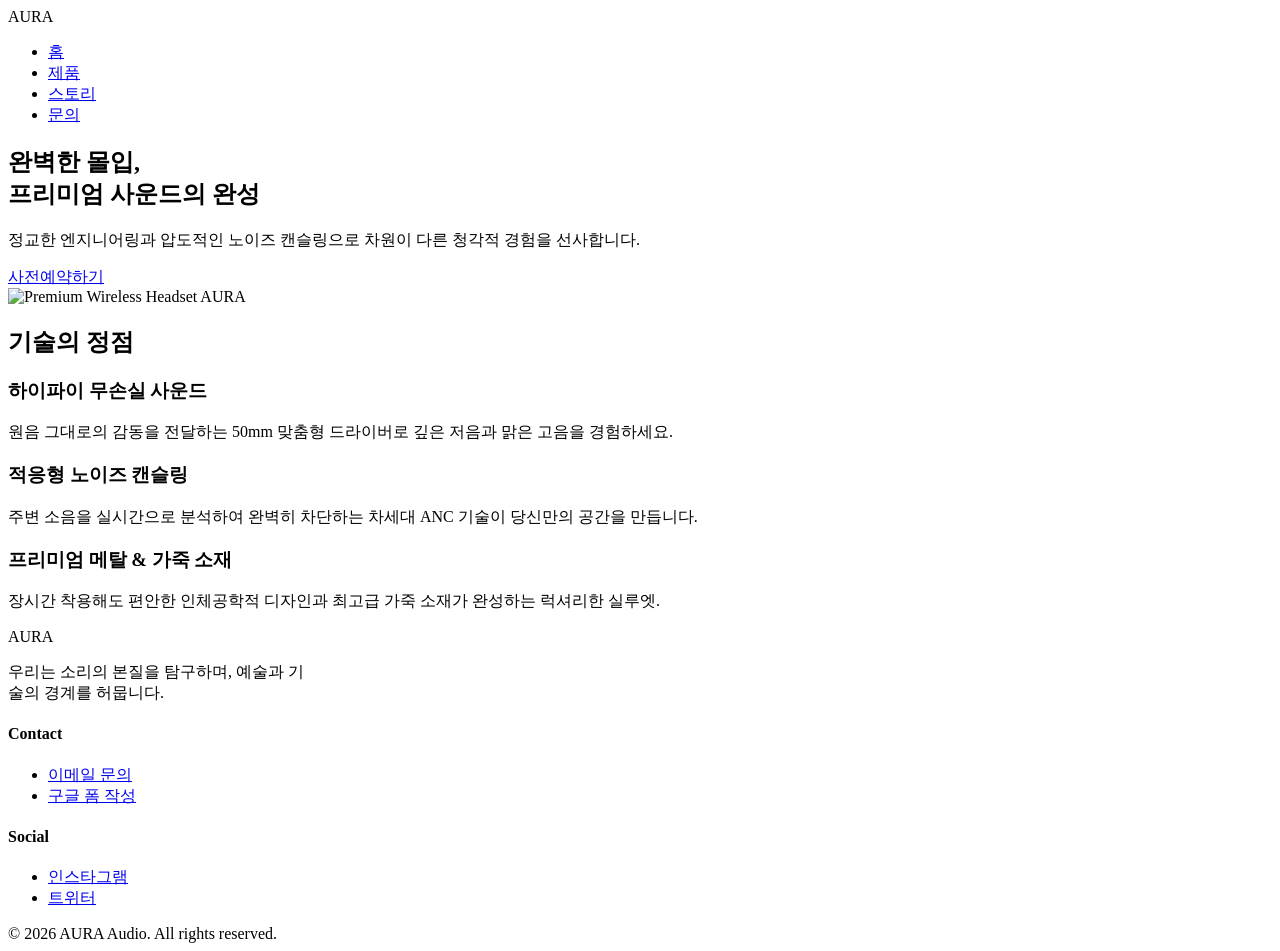
==== index.html @ 1ba1323f "newly set from beginning" ====
<!DOCTYPE html>
<html lang="ko">
<head>
    <meta charset="UTF-8">
    <meta name="viewport" content="width=device-width, initial-scale=1.0">
    <title>AURA - 완벽한 몰입, 프리미엄 사운드</title>
    <meta name="description" content="정교한 엔지니어링과 압도적인 노이즈 캔슬링으로 차원이 다른 청각적 경험을 선사하는 프리미엄 무선 헤드셋 AURA.">
    <link rel="stylesheet" href="style.css">
</head>
<body>
    <nav id="navbar">
        <div class="logo">AURA</div>
        <ul class="nav-links">
            <li><a href="#hero">홈</a></li>
            <li><a href="#features">제품</a></li>
            <li><a href="#story">스토리</a></li>
            <li><a href="#contact">문의</a></li>
        </ul>
    </nav>

    <main>
        <section id="hero">
            <div class="hero-content reveal">
                <h1>완벽한 몰입,<br>프리미엄 사운드의 완성</h1>
                <p>정교한 엔지니어링과 압도적인 노이즈 캔슬링으로 차원이 다른 청각적 경험을 선사합니다.</p>
                <a href="#" class="cta-button">사전예약하기</a>
            </div>
            <div class="hero-image reveal">
                <img src="headset.png" alt="Premium Wireless Headset AURA">
            </div>
        </section>

        <section id="features">
            <h2 class="section-title reveal">기술의 정점</h2>
            <div class="features-grid">
                <div class="feature-card reveal">
                    <h3>하이파이 무손실 사운드</h3>
                    <p>원음 그대로의 감동을 전달하는 50mm 맞춤형 드라이버로 깊은 저음과 맑은 고음을 경험하세요.</p>
                </div>
                <div class="feature-card reveal">
                    <h3>적응형 노이즈 캔슬링</h3>
                    <p>주변 소음을 실시간으로 분석하여 완벽히 차단하는 차세대 ANC 기술이 당신만의 공간을 만듭니다.</p>
                </div>
                <div class="feature-card reveal">
                    <h3>프리미엄 메탈 & 가죽 소재</h3>
                    <p>장시간 착용해도 편안한 인체공학적 디자인과 최고급 가죽 소재가 완성하는 럭셔리한 실루엣.</p>
                </div>
            </div>
        </section>
    </main>

    <footer id="contact">
        <div class="footer-content">
            <div class="footer-info">
                <div class="logo" style="margin-bottom: 1rem;">AURA</div>
                <p style="color: var(--text-secondary); max-width: 300px;">우리는 소리의 본질을 탐구하며, 예술과 기술의 경계를 허뭅니다.</p>
            </div>
            <div class="footer-links">
                <div class="footer-column">
                    <h4>Contact</h4>
                    <ul>
                        <li><a href="mailto:contact@aura.com">이메일 문의</a></li>
                        <li><a href="#">구글 폼 작성</a></li>
                    </ul>
                </div>
                <div class="footer-column">
                    <h4>Social</h4>
                    <ul>
                        <li><a href="#">인스타그램</a></li>
                        <li><a href="#">트위터</a></li>
                    </ul>
                </div>
            </div>
        </div>
        <div class="copyright">
            &copy; 2026 AURA Audio. All rights reserved.
        </div>
    </footer>

    <script src="script.js"></script>
</body>
</html>
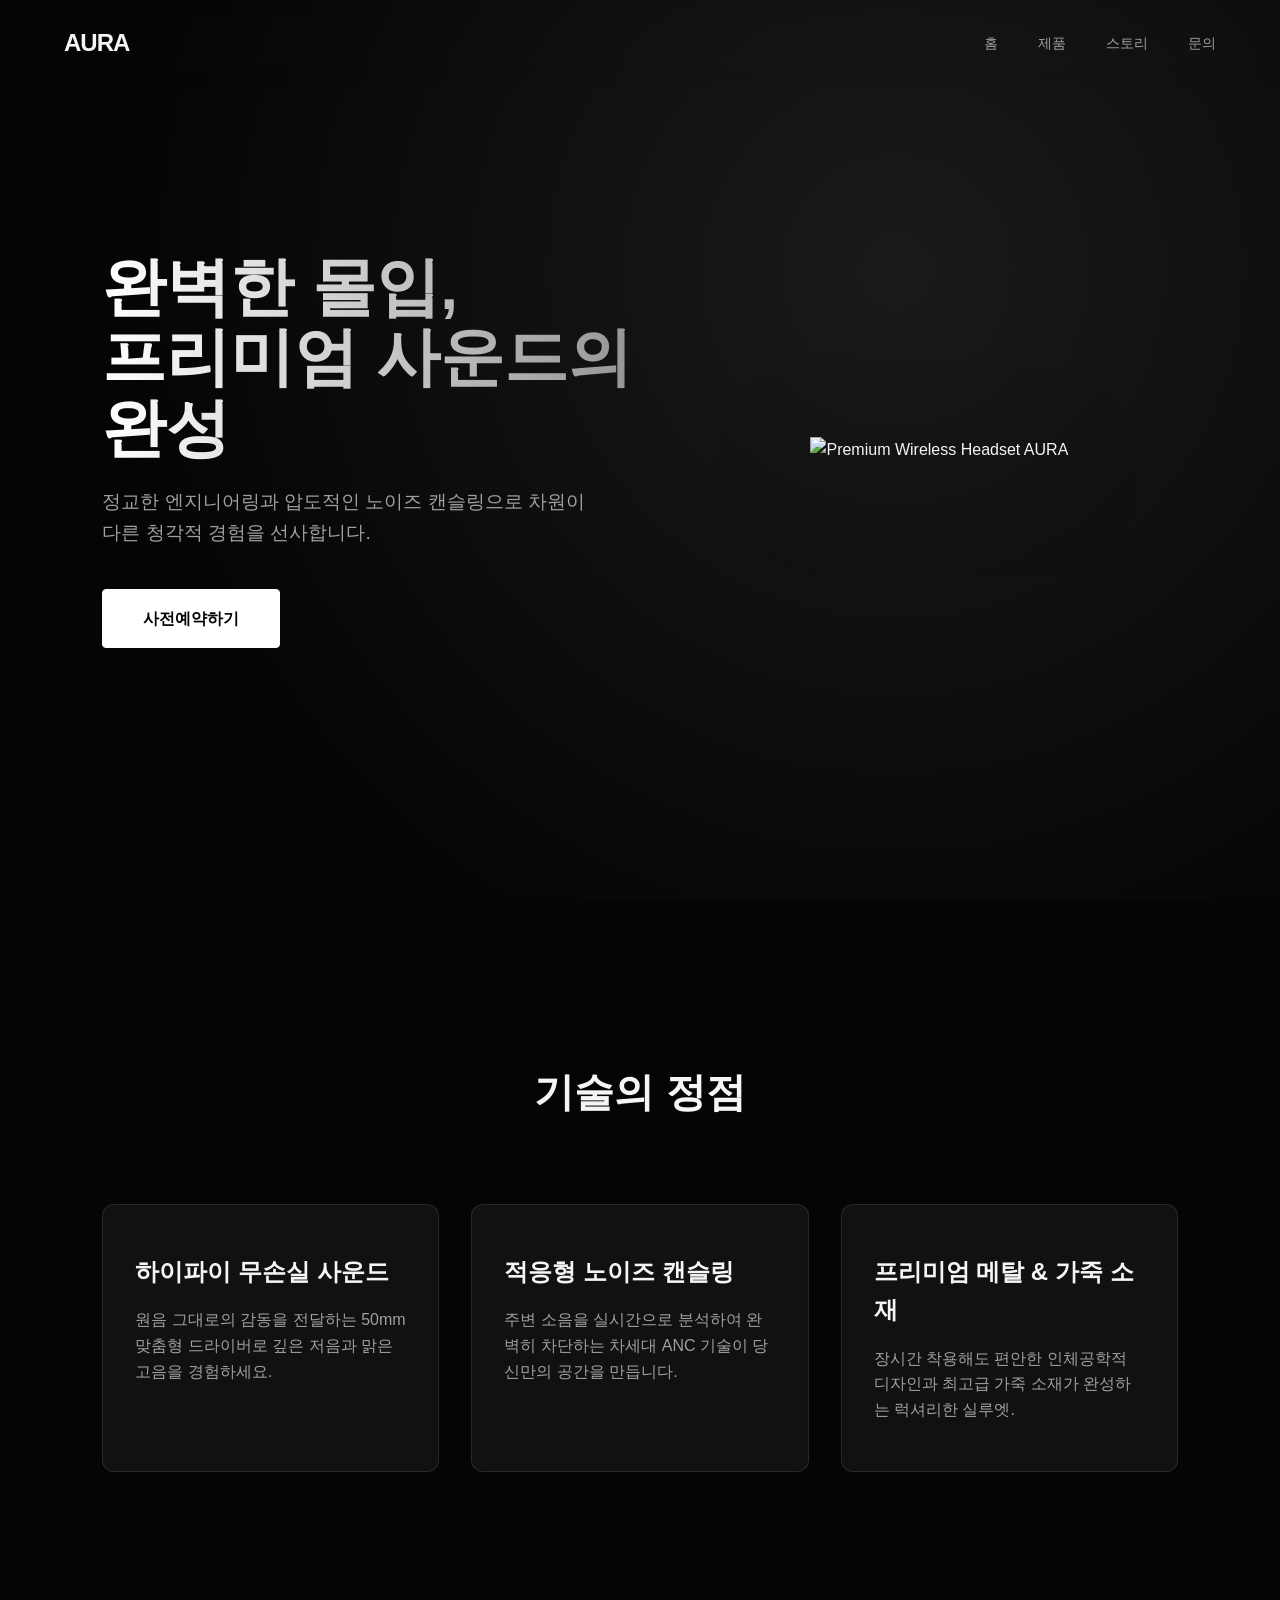
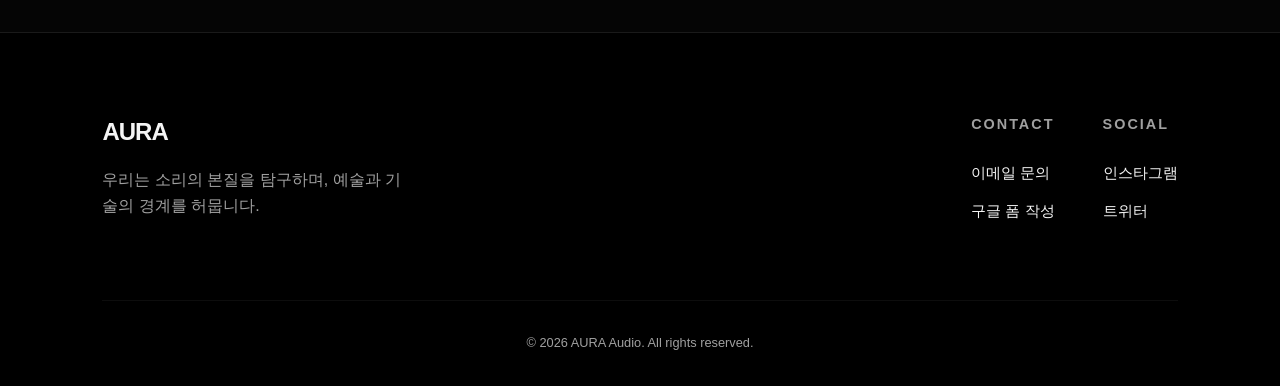
==== commit 4f1b5036: "Update stylesheet and script paths in index.html" ====
--- a/index.html
+++ b/index.html
@@ -5,7 +5,7 @@
     <meta name="viewport" content="width=device-width, initial-scale=1.0">
     <title>AURA - 완벽한 몰입, 프리미엄 사운드</title>
     <meta name="description" content="정교한 엔지니어링과 압도적인 노이즈 캔슬링으로 차원이 다른 청각적 경험을 선사하는 프리미엄 무선 헤드셋 AURA.">
-    <link rel="stylesheet" href="style.css">
+    <link rel="stylesheet" href="/landing_page/style.css">
 </head>
 <body>
     <nav id="navbar">
@@ -77,6 +77,6 @@
         </div>
     </footer>
 
-    <script src="script.js"></script>
+    <script src="/landing_page/script.js"></script>
 </body>
 </html>
--- a/landing_page/style.css
+++ b/landing_page/style.css
@@ -0,0 +1,293 @@
+@import url('https://fonts.googleapis.com/css2?family=Inter:wght@300;400;600;700&family=Outfit:wght@300;400;600;800&display=swap');
+
+:root {
+    --bg-color: #050505;
+    --card-bg: #111111;
+    --accent-color: #ffffff;
+    --text-primary: #f5f5f5;
+    --text-secondary: #a0a0a0;
+    --glass-bg: rgba(255, 255, 255, 0.03);
+    --glass-border: rgba(255, 255, 255, 0.1);
+    --transition-smooth: all 0.6s cubic-bezier(0.16, 1, 0.3, 1);
+}
+
+* {
+    margin: 0;
+    padding: 0;
+    box-sizing: border-box;
+}
+
+body {
+    font-family: 'Inter', sans-serif;
+    background-color: var(--bg-color);
+    color: var(--text-primary);
+    line-height: 1.6;
+    overflow-x: hidden;
+    -webkit-font-smoothing: antialiased;
+}
+
+h1, h2, h3 {
+    font-family: 'Outfit', sans-serif;
+    font-weight: 800;
+}
+
+/* Animations */
+.reveal {
+    opacity: 0;
+    transform: translateY(30px);
+    transition: var(--transition-smooth);
+}
+
+.reveal.active {
+    opacity: 1;
+    transform: translateY(0);
+}
+
+/* Navigation */
+nav {
+    position: fixed;
+    top: 0;
+    width: 100%;
+    padding: 1.5rem 5%;
+    display: flex;
+    justify-content: space-between;
+    align-items: center;
+    background: transparent;
+    backdrop-filter: blur(10px);
+    z-index: 1000;
+    transition: var(--transition-smooth);
+}
+
+nav.scrolled {
+    padding: 1rem 5%;
+    background: rgba(5, 5, 5, 0.8);
+    border-bottom: 1px solid var(--glass-border);
+}
+
+.logo {
+    font-family: 'Outfit', sans-serif;
+    font-size: 1.5rem;
+    font-weight: 800;
+    letter-spacing: -1px;
+}
+
+.nav-links {
+    display: flex;
+    gap: 2.5rem;
+    list-style: none;
+}
+
+.nav-links a {
+    text-decoration: none;
+    color: var(--text-secondary);
+    font-size: 0.9rem;
+    font-weight: 500;
+    transition: color 0.3s ease;
+}
+
+.nav-links a:hover {
+    color: var(--accent-color);
+}
+
+/* Hero Section */
+#hero {
+    height: 100vh;
+    display: flex;
+    align-items: center;
+    justify-content: space-between;
+    padding: 0 8%;
+    background: radial-gradient(circle at 70% 30%, #1a1a1a 0%, #050505 70%);
+}
+
+.hero-content {
+    max-width: 600px;
+}
+
+.hero-content h1 {
+    font-size: 4rem;
+    line-height: 1.1;
+    margin-bottom: 1.5rem;
+    background: linear-gradient(to right, #fff, #888);
+    -webkit-background-clip: text;
+    -webkit-text-fill-color: transparent;
+}
+
+.hero-content p {
+    font-size: 1.2rem;
+    color: var(--text-secondary);
+    margin-bottom: 2.5rem;
+    max-width: 500px;
+}
+
+.cta-button {
+    display: inline-block;
+    padding: 1rem 2.5rem;
+    background-color: var(--accent-color);
+    color: var(--bg-color);
+    text-decoration: none;
+    font-weight: 600;
+    border-radius: 4px;
+    transition: var(--transition-smooth);
+    border: 1px solid var(--accent-color);
+}
+
+.cta-button:hover {
+    background-color: transparent;
+    color: var(--accent-color);
+    transform: translateY(-2px);
+}
+
+.hero-image {
+    width: 50%;
+    display: flex;
+    justify-content: center;
+    align-items: center;
+    position: relative;
+}
+
+.hero-image img {
+    max-width: 100%;
+    height: auto;
+    filter: drop-shadow(0 20px 50px rgba(0,0,0,0.5));
+    animation: float 6s ease-in-out infinite;
+}
+
+@keyframes float {
+    0%, 100% { transform: translateY(0); }
+    50% { transform: translateY(-20px); }
+}
+
+/* Features Section */
+#features {
+    padding: 10rem 8%;
+    background-color: var(--bg-color);
+}
+
+.section-title {
+    text-align: center;
+    font-size: 2.5rem;
+    margin-bottom: 5rem;
+}
+
+.features-grid {
+    display: grid;
+    grid-template-columns: repeat(auto-fit, minmax(300px, 1fr));
+    gap: 2rem;
+}
+
+.feature-card {
+    background: var(--card-bg);
+    padding: 3rem 2rem;
+    border-radius: 12px;
+    border: 1px solid var(--glass-border);
+    transition: var(--transition-smooth);
+    position: relative;
+    overflow: hidden;
+}
+
+.feature-card:hover {
+    transform: translateY(-10px);
+    border-color: rgba(255, 255, 255, 0.3);
+    background: #161616;
+}
+
+.feature-card h3 {
+    font-size: 1.5rem;
+    margin-bottom: 1rem;
+}
+
+.feature-card p {
+    color: var(--text-secondary);
+    font-size: 1rem;
+}
+
+/* Footer Section */
+footer {
+    padding: 5rem 8% 2rem;
+    background: #000;
+    border-top: 1px solid var(--glass-border);
+}
+
+.footer-content {
+    display: flex;
+    justify-content: space-between;
+    align-items: flex-start;
+    margin-bottom: 4rem;
+}
+
+.footer-links {
+    display: flex;
+    gap: 3rem;
+}
+
+.footer-column h4 {
+    margin-bottom: 1.5rem;
+    font-size: 0.9rem;
+    text-transform: uppercase;
+    letter-spacing: 2px;
+    color: var(--text-secondary);
+}
+
+.footer-column ul {
+    list-style: none;
+}
+
+.footer-column ul li {
+    margin-bottom: 0.8rem;
+}
+
+.footer-column ul li a {
+    text-decoration: none;
+    color: var(--text-primary);
+    font-size: 0.95rem;
+    transition: color 0.3s;
+}
+
+.footer-column ul li a:hover {
+    color: var(--text-secondary);
+}
+
+.copyright {
+    text-align: center;
+    color: var(--text-secondary);
+    font-size: 0.8rem;
+    padding-top: 2rem;
+    border-top: 1px solid rgba(255,255,255,0.05);
+}
+
+/* Responsive Design */
+@media (max-width: 992px) {
+    #hero {
+        flex-direction: column;
+        justify-content: center;
+        text-align: center;
+        padding-top: 120px;
+    }
+    
+    .hero-content {
+        margin-bottom: 4rem;
+    }
+    
+    .hero-image {
+        width: 80%;
+    }
+    
+    .hero-content h1 {
+        font-size: 3rem;
+    }
+}
+
+@media (max-width: 768px) {
+    .nav-links {
+        display: none;
+    }
+    
+    .hero-content h1 {
+        font-size: 2.5rem;
+    }
+    
+    .footer-content {
+        flex-direction: column;
+        gap: 3rem;
+    }
+}
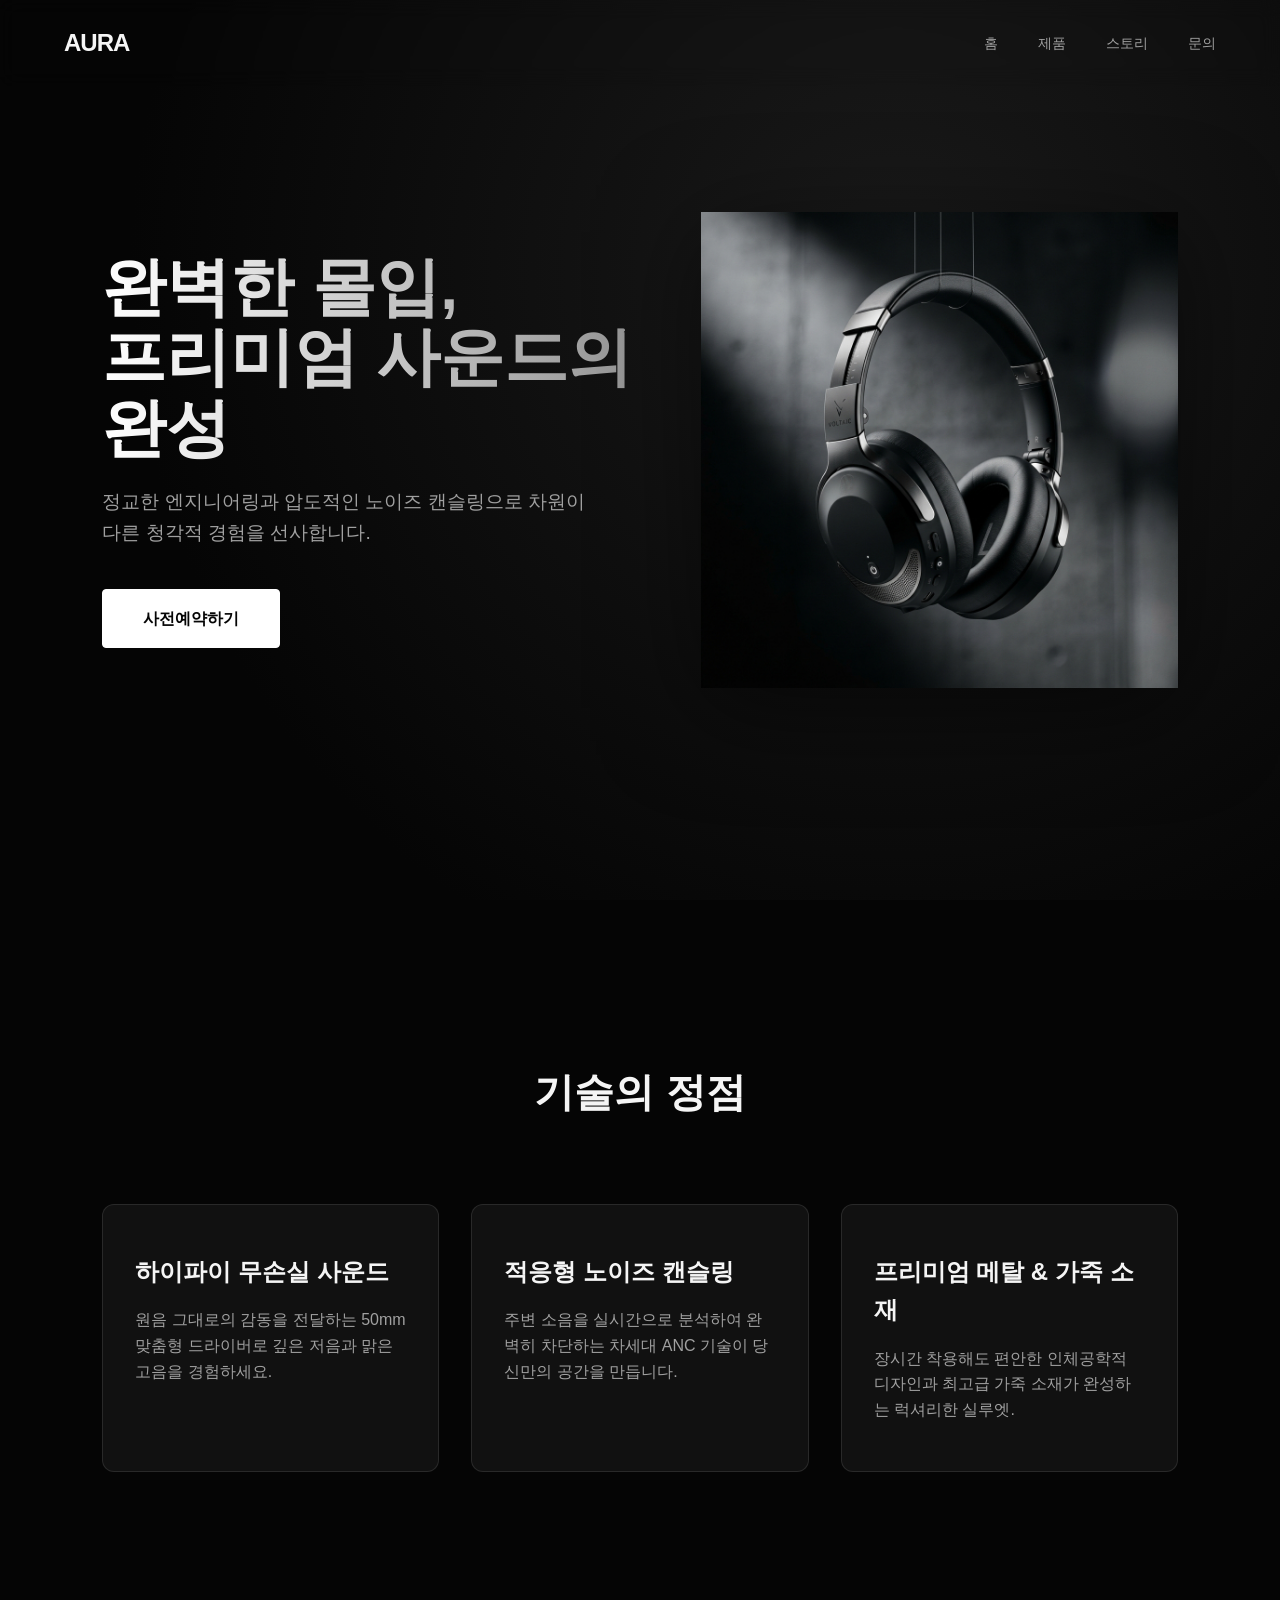
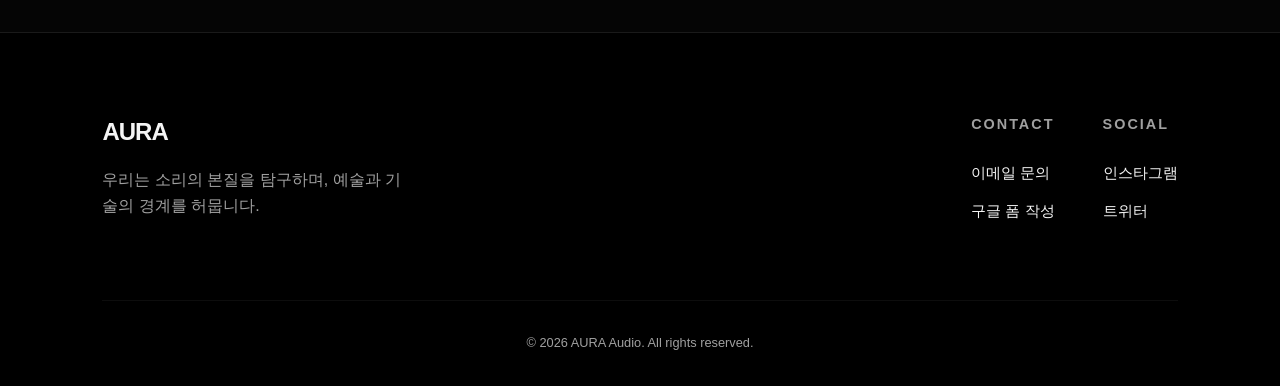
==== commit 4190a89d: "Update stylesheet and script paths in index.html" ====
--- a/index.html
+++ b/index.html
@@ -5,7 +5,7 @@
     <meta name="viewport" content="width=device-width, initial-scale=1.0">
     <title>AURA - 완벽한 몰입, 프리미엄 사운드</title>
     <meta name="description" content="정교한 엔지니어링과 압도적인 노이즈 캔슬링으로 차원이 다른 청각적 경험을 선사하는 프리미엄 무선 헤드셋 AURA.">
-    <link rel="stylesheet" href="/landing_page/style.css">
+    <link rel="stylesheet" href="landing_page/style.css">
 </head>
 <body>
     <nav id="navbar">
@@ -26,7 +26,7 @@
                 <a href="#" class="cta-button">사전예약하기</a>
             </div>
             <div class="hero-image reveal">
-                <img src="headset.png" alt="Premium Wireless Headset AURA">
+                <img src="landing_page/headset.png" alt="Premium Wireless Headset AURA">
             </div>
         </section>
 
@@ -77,6 +77,6 @@
         </div>
     </footer>
 
-    <script src="/landing_page/script.js"></script>
+    <script src="landing_page/script.js"></script>
 </body>
 </html>
